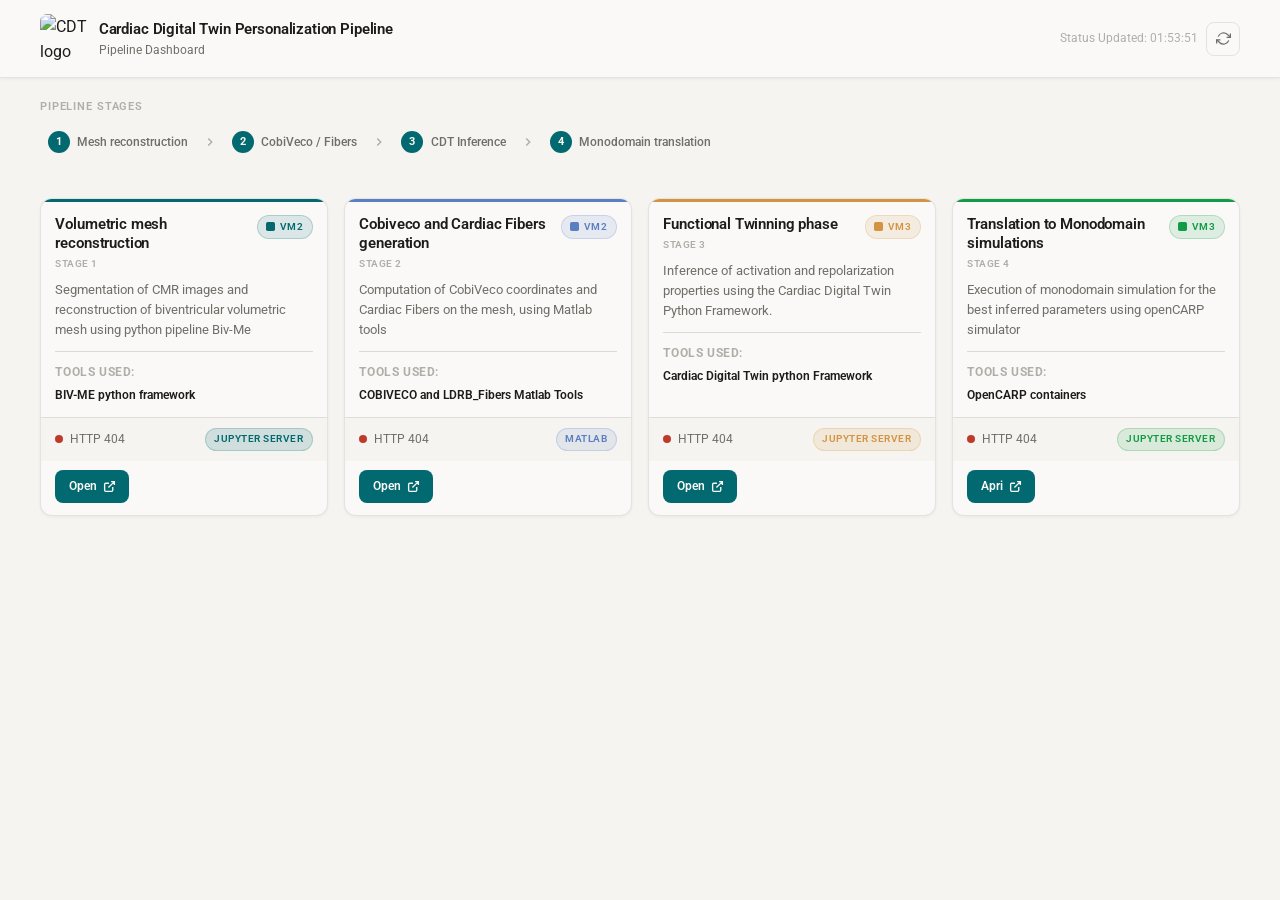
==== VM3-CDT-inference/nginx-dashboard/index.html @ ed647381 "Files for pipeline dashboard, nginx proxy and docker compose vm3" ====
<!DOCTYPE html>
<html lang="it" data-theme="light">
<head>
  <meta charset="UTF-8" />
  <meta name="viewport" content="width=device-width, initial-scale=1.0" />
  <title>Cardiac Digital Twin — Pipeline Dashboard</title>
  <link rel="preconnect" href="https://fonts.googleapis.com" />
  <link rel="preconnect" href="https://fonts.gstatic.com" crossorigin />
  <link href="https://fonts.googleapis.com/css2?family=Roboto:ital,wght@0,100..900;1,100..900&display=swap" rel="stylesheet"/>
  <link rel="stylesheet" href="style.css">
</head>
<body>

<!-- Header -->
<header>
  <div class="wrapper header-inner">
    <div class="logo">
      <img src="/icon-ecg-80.png" width="40" height="40" alt="CDT logo" aria-hidden="false" loading="eager" style="border-radius:7px;"/>
      <div>
        <div class="logo-text">Cardiac Digital Twin Personalization Pipeline</div>
        <div class="logo-sub">Pipeline Dashboard</div>
      </div>
    </div>
    <div class="header-right">
      <span class="refresh-info">Status Updated: <span id="last-refresh">—</span></span>
      <button class="icon-btn" id="btn-refresh" title="Aggiorna stato servizi" aria-label="Aggiorna">
        <svg width="15" height="15" viewBox="0 0 24 24" fill="none" stroke="currentColor" stroke-width="2"><path d="M23 4v6h-6M1 20v-6h6"/><path d="M3.51 9a9 9 0 0 1 14.85-3.36L23 10M1 14l4.64 4.36A9 9 0 0 0 20.49 15"/></svg>
      </button>
    </div>
  </div>
</header>

<!-- Pipeline breadcrumb -->
<div class="wrapper">
  <nav class="pipeline-bar" aria-label="Pipeline Stages">
    <h2>Pipeline Stages</h2>
    <div class="steps" role="list">
      <div class="step" role="listitem">
        <span class="step-num">1</span><span class="step-label">Mesh reconstruction</span>
      </div>
      <div class="step-arrow" aria-hidden="true"><svg viewBox="0 0 24 24" fill="none" stroke="currentColor" stroke-width="2.5"><path d="M9 18l6-6-6-6"/></svg></div>
      <div class="step" role="listitem">
        <span class="step-num">2</span><span class="step-label">CobiVeco / Fibers</span>
      </div>
      <div class="step-arrow" aria-hidden="true"><svg viewBox="0 0 24 24" fill="none" stroke="currentColor" stroke-width="2.5"><path d="M9 18l6-6-6-6"/></svg></div>
      <div class="step" role="listitem">
        <span class="step-num">3</span><span class="step-label">CDT Inference</span>
      </div>
      <div class="step-arrow" aria-hidden="true"><svg viewBox="0 0 24 24" fill="none" stroke="currentColor" stroke-width="2.5"><path d="M9 18l6-6-6-6"/></svg></div>
      <div class="step" role="listitem">
        <span class="step-num">4</span><span class="step-label">Monodomain translation</span>
      </div>
    </div>
  </nav>

  <!-- Service grid -->
  <main>
    <div class="grid" role="list">

      <!-- Stage 1 — BiV-ME -->
      <article class="service-card" data-step="1" role="listitem">
        <div class="card-stripe"></div>
        <div class="card-head">
          <div>
            <div class="card-title">Volumetric mesh reconstruction</div>
            <div class="card-stage">Stage 1</div>
          </div>
          <span class="vm-flag vm1">
            <svg viewBox="0 0 10 10"><rect width="10" height="10" rx="2"/></svg>
            VM2
          </span>
        </div>
        <div class="card-body">
          <p class="card-desc">Segmentation of CMR images and reconstruction of biventricular volumetric mesh using python pipeline Biv-Me</p>
          <div class="tool-used-row">
            <span class="tool-used-label">TOOLS USED:</span>
            <div class="tool-used-values">
              <span>BIV-ME python framework</span>
            </div>
          </div>
        </div>
        <div class="card-status">
          <span class="dot checking" id="dot-bivme"></span>
          <span class="status-label" id="status-bivme">verifica…</span>
          <span class="tool-badge">JUPYTER SERVER</span>
        </div>
        <div class="card-footer">
          <a class="open-btn" id="open-bivme" href="/biv-me/lab/" target="_blank" rel="noopener">
            Open
            <svg viewBox="0 0 24 24" fill="none" stroke="currentColor" stroke-width="2.5"><path d="M18 13v6a2 2 0 0 1-2 2H5a2 2 0 0 1-2-2V8a2 2 0 0 1 2-2h6M15 3h6v6M10 14L21 3"/></svg>
          </a>
        </div>
      </article>

      <!-- Stage 2 — CobiVeco -->
      <article class="service-card" data-step="2" role="listitem">
        <div class="card-stripe matlab"></div>
        <div class="card-head">
          <div>
            <div class="card-title">Cobiveco and Cardiac Fibers generation</div>
            <div class="card-stage">Stage 2</div>
          </div>
          <span class="vm-flag vm2">
            <svg viewBox="0 0 10 10"><rect width="10" height="10" rx="2"/></svg>
            VM2
          </span>
        </div>
        <div class="card-body">
          <p class="card-desc">Computation of CobiVeco coordinates and Cardiac Fibers on the mesh, using Matlab tools</p>
          <div class="tool-used-row">
            <span class="tool-used-label">TOOLS USED:</span>
            <div class="tool-used-values">
              <span>COBIVECO and LDRB_Fibers Matlab Tools</span>
            </div>
          </div>
        </div>
        <div class="card-status">
          <span class="dot checking" id="dot-cobiveco"></span>
          <span class="status-label" id="status-cobiveco">verifica…</span>
          <span class="tool-badge matlab">MATLAB</span>
        </div>
        <div class="card-footer">
          <a class="open-btn" id="open-cobiveco" href="/matlab/" target="_blank" rel="noopener">
            Open
            <svg viewBox="0 0 24 24" fill="none" stroke="currentColor" stroke-width="2.5"><path d="M18 13v6a2 2 0 0 1-2 2H5a2 2 0 0 1-2-2V8a2 2 0 0 1 2-2h6M15 3h6v6M10 14L21 3"/></svg>
          </a>
        </div>
      </article>

      <!-- Stage 4 — CDT Inference -->
      <article class="service-card" data-step="4" role="listitem">
        <div class="card-stripe vm3"></div>
        <div class="card-head">
          <div>
            <div class="card-title">Functional Twinning phase</div>
            <div class="card-stage">Stage 3</div>
          </div>
          <span class="vm-flag vm3">
            <svg viewBox="0 0 10 10"><rect width="10" height="10" rx="2"/></svg>
            VM3
          </span>
        </div>
        <div class="card-body">
          <p class="card-desc">Inference of activation and repolarization properties using the Cardiac Digital Twin Python Framework.</p>
          <div class="tool-used-row">
            <span class="tool-used-label">TOOLS USED:</span>
            <div class="tool-used-values">
              <span>Cardiac Digital Twin python Framework</span>
            </div>
          </div>
        </div>
        <div class="card-status">
          <span class="dot checking" id="dot-cdt"></span>
          <span class="status-label" id="status-cdt">verifica…</span>
          <span class="tool-badge vm3">JUPYTER SERVER</span>
        </div>
        <div class="card-footer">
          <a class="open-btn" id="open-cdt" href="/cdt-framework/lab/" target="_blank" rel="noopener">
            Open
            <svg viewBox="0 0 24 24" fill="none" stroke="currentColor" stroke-width="2.5"><path d="M18 13v6a2 2 0 0 1-2 2H5a2 2 0 0 1-2-2V8a2 2 0 0 1 2-2h6M15 3h6v6M10 14L21 3"/></svg>
          </a>
        </div>
      </article>

      <!-- Stage 5 — openCARP -->
      <article class="service-card" data-step="5" role="listitem">
        <div class="card-stripe vm4"></div>
        <div class="card-head">
          <div>
            <div class="card-title">Translation to Monodomain simulations</div>
            <div class="card-stage">Stage 4</div>
          </div>
          <span class="vm-flag vm4">
            <svg viewBox="0 0 10 10"><rect width="10" height="10" rx="2"/></svg>
            VM3
          </span>
        </div>
        <div class="card-body">
          <p class="card-desc">Execution of monodomain simulation for the best inferred parameters using openCARP simulator</p>
          <div class="tool-used-row">
            <span class="tool-used-label">TOOLS USED:</span>
            <div class="tool-used-values">
              <span>OpenCARP containers</span>
            </div>
          </div>
        </div>
        <div class="card-status">
          <span class="dot checking" id="dot-opencarp"></span>
          <span class="status-label" id="status-opencarp">verifica…</span>
          <span class="tool-badge vm4">JUPYTER SERVER</span>
        </div>
        <div class="card-footer">
          <a class="open-btn" id="open-opencarp" href="/glance/" target="_blank" rel="noopener">
            Apri
            <svg viewBox="0 0 24 24" fill="none" stroke="currentColor" stroke-width="2.5"><path d="M18 13v6a2 2 0 0 1-2 2H5a2 2 0 0 1-2-2V8a2 2 0 0 1 2-2h6M15 3h6v6M10 14L21 3"/></svg>
          </a>
        </div>
      </article>

    </div>
  </main>

  <footer>
  </footer>
</div>
<script src="./dashboard.js" defer></script>
</body>
</html>
---- VM3-CDT-inference/nginx-dashboard/style.css ----
:root, [data-theme="light"] {
      --bg:             #f5f4f0;
      --surface:        #faf9f7;
      --surface-2:      #ffffff;
      --border:         rgba(40,37,29,.10);
      --divider:        #dcdad5;
      --text:           #1e1c18;
      --text-muted:     #706e68;
      --text-faint:     #b0aea8;
      --text-inv:       #f9f8f4;
      --primary:        #01696f;
      --primary-h:      #0c4e54;
      --primary-hi:     #d0dedd;
      --success:        #3a7220;
      --success-hi:     #d2e0cb;
      --error:          #c0392b;
      --error-hi:       #f5d5d2;
      --warning:        #9b4a10;
      --warning-hi:     #f0ddd0;
      --external:       #5a5957;
      --external-hi:    #e0deda;
      /* VM flag colours */
      --vm1:  #01696f;
      --vm2:  #5a7fc0;
      --vm3:  #d39442;
      --vm4:  #109b45;
      --shadow-sm: 0 1px 3px rgba(30,28,24,.06);
      --shadow-md: 0 4px 14px rgba(30,28,24,.09);
      --shadow-lg: 0 10px 30px rgba(30,28,24,.12);
      --radius-sm: .375rem;
      --radius-md: .5rem;
      --radius-lg: .75rem;
      --radius-xl: 1rem;
      --transition: 160ms cubic-bezier(.16,1,.3,1);
    }
    [data-theme="dark"] {
      --bg:           #141312;
      --surface:      #1a1917;
      --surface-2:    #1f1e1c;
      --border:       rgba(255,255,255,.08);
      --divider:      #2a2927;
      --text:         #cccac7;
      --text-muted:   #797775;
      --text-faint:   #52504e;
      --text-inv:     #1a1917;
      --primary:      #4f98a3;
      --primary-h:    #3a818b;
      --primary-hi:   #1e3336;
      --success:      #6aac42;
      --success-hi:   #1f3318;
      --error:        #e05f52;
      --error-hi:     #3d1f1c;
      --warning:      #cb7a3a;
      --warning-hi:   #3d2515;
      --external:     #888580;
      --external-hi:  #282724;
      --vm1: #3f9caa; --vm2: #7a9fd4; --vm3: #dba171; --vm4: #43ac49;
      --shadow-sm: 0 1px 3px rgba(0,0,0,.25);
      --shadow-md: 0 4px 14px rgba(0,0,0,.35);
      --shadow-lg: 0 10px 30px rgba(0,0,0,.45);
    }

    /* Reset & base */
    *, *::before, *::after { box-sizing: border-box; margin: 0; padding: 0; }
    html { -webkit-font-smoothing: antialiased; scroll-behavior: smooth; }
    body {
      font-family: 'Roboto', sans-serif;
      font-optical-sizing: auto;
      background: var(--bg);
      color: var(--text);
      font-style: normal;
      font-variation-settings:
        "wdth" 100;
      min-height: 100dvh;
      line-height: 1.6;
    }
    a { color: inherit; text-decoration: none; }
    button { cursor: pointer; font: inherit; }

    /* Layout */
    .wrapper {
      max-width: 1300px;
      margin-inline: auto;
      padding-inline: clamp(1rem, 4vw, 2.5rem);
    }

    /* Header */
    header {
      background: var(--surface);
      border-bottom: 1px solid var(--border);
      box-shadow: var(--shadow-sm);
      position: sticky; top: 0; z-index: 100;
    }
    .header-inner {
      display: flex;
      align-items: center;
      gap: 1rem;
      padding-block: .85rem;
    }
    .logo {
      display: flex;
      align-items: center;
      gap: .55rem;
      flex-shrink: 0;
    }
    .logo svg { color: var(--primary); }
    .logo img { width: 50px; height: 50px; object-fit: cover; display: block; }
    .logo-text { font-size: .95rem; font-weight: 600; letter-spacing: -.01em; }
    .logo-sub  { font-size: .75rem; color: var(--text-muted); font-weight: 400; }
    .header-right {
      margin-left: auto;
      display: flex;
      align-items: center;
      gap: .5rem;
    }
    .refresh-info { font-size: .72rem; color: var(--text-faint); }
    .icon-btn {
      display: flex;
      align-items: center;
      justify-content: center;
      width: 34px; height: 34px;
      border-radius: var(--radius-md);
      border: 1px solid var(--border);
      background: transparent;
      color: var(--text-muted);
      transition: background var(--transition), color var(--transition);
    }
    .icon-btn:hover { background: var(--surface-2); color: var(--text); }

    /* Pipeline breadcrumbs */
    .pipeline-bar {
      padding-block: 1.25rem 0;
    }
    .pipeline-bar h2 {
      font-size: .68rem;
      font-weight: 600;
      letter-spacing: .08em;
      text-transform: uppercase;
      color: var(--text-faint);
      margin-bottom: .65rem;
    }
    .steps {
      display: flex;
      align-items: center;
      gap: 0;
      overflow-x: auto;
      padding-bottom: 1.25rem;
    }
    .step {
      display: flex;
      align-items: center;
      gap: .45rem;
      white-space: nowrap;
      cursor: default;
      padding: .3rem .5rem;
      border-radius: var(--radius-sm);
      transition: background var(--transition);
    }
    .step:hover { background: var(--primary-hi); }
    .step-num {
      width: 22px; height: 22px;
      border-radius: 50%;
      background: var(--primary);
      color: var(--text-inv);
      font-size: .68rem;
      font-weight: 700;
      display: flex; align-items: center; justify-content: center;
      flex-shrink: 0;
    }
    .step-label { font-size: .78rem; font-weight: 500; color: var(--text-muted); }
    .step-arrow {
      width: 28px;
      flex-shrink: 0;
      display: flex;
      align-items: center;
      justify-content: center;
      color: var(--text-faint);
    }
    .step-arrow svg { width: 14px; height: 14px; }

    /*  Grid */
    .grid {
      display: grid;
      grid-template-columns: repeat(auto-fill, minmax(min(240px, 100%), 1fr));
      gap: 1rem;
      padding-block: 1.25rem 2.5rem;
    }

    /* Service cards */
    .service-card {
      background: var(--surface);
      border: 1px solid var(--border);
      border-radius: var(--radius-lg);
      box-shadow: var(--shadow-sm);
      display: flex;
      flex-direction: column;
      gap: 0;
      overflow: hidden;
      transition: box-shadow var(--transition), transform var(--transition),
                  border-color var(--transition);
    }
    .service-card:hover {
      box-shadow: var(--shadow-md);
      transform: translateY(-2px);
    }
    .service-card.highlighted {
      border-color: var(--primary);
      box-shadow: 0 0 0 2px var(--primary-hi), var(--shadow-md);
    }
    .card-stripe {
      height: 3px;
      background: var(--primary);
      flex-shrink: 0;
    }
    .card-stripe.matlab  { background: #5a7fc0; }
    .card-stripe.vm3  { background: var(--vm3); }
    .card-stripe.vm4  { background: var(--vm4); }   
    .card-stripe.external { background: var(--external); }

    /* Card header row */
    .card-head {
      display: flex;
      align-items: flex-start;
      justify-content: space-between;
      padding: .85rem .9rem .5rem;
      gap: .5rem;
    }
    .card-title {
      font-size: .92rem;
      font-weight: 600;
      letter-spacing: -.01em;
      line-height: 1.3;
    }
    .card-stage {
      font-size: .64rem;
      font-weight: 600;
      letter-spacing: .05em;
      text-transform: uppercase;
      color: var(--text-faint);
      white-space: nowrap;
      margin-top: .15rem;
    }

    /* VM flag */
    .vm-flag {
      display: inline-flex;
      align-items: center;
      gap: .3rem;
      padding: .18rem .52rem;
      border-radius: var(--radius-full, 9999px);
      font-size: .62rem;
      font-weight: 600;
      letter-spacing: .04em;
      text-transform: uppercase;
      white-space: nowrap;
      flex-shrink: 0;
      border: 1px solid transparent;
    }
    .vm-flag.vm1 { background: color-mix(in oklch, var(--vm1) 12%, transparent); color: var(--vm1); border-color: color-mix(in oklch, var(--vm1) 22%, transparent); }
    .vm-flag.vm2 { background: color-mix(in oklch, var(--vm2) 12%, transparent); color: var(--vm2); border-color: color-mix(in oklch, var(--vm2) 22%, transparent); }
    .vm-flag.vm3 { background: color-mix(in oklch, var(--vm3) 12%, transparent); color: var(--vm3); border-color: color-mix(in oklch, var(--vm3) 22%, transparent); }
    .vm-flag.vm4 { background: color-mix(in oklch, var(--vm4) 12%, transparent); color: var(--vm4); border-color: color-mix(in oklch, var(--vm4) 22%, transparent); }
    .vm-flag svg { width: 9px; height: 9px; fill: currentColor; }

    /* Card body */
    .card-body {
      padding: 0 .9rem .75rem;
      flex: 1;
    }
    .card-desc {
      font-size: .8rem;
      color: var(--text-muted);
      line-height: 1.55;
      max-width: 42ch;
    }
    .tool-used-row {
      display: flex;
      flex-direction: column;
      align-items: flex-start;
      gap: .25rem;
      margin-top: .7rem;
      padding-top: .7rem;
      border-top: 1px solid var(--divider);
      font-size: .74rem;
    }
    .tool-used-label {
      font-weight: 700;
      letter-spacing: .05em;
      text-transform: uppercase;
      color: var(--text-faint);
      flex-shrink: 0;
    }
    .tool-used-values {
      display: flex;
      flex-wrap: wrap;
      gap: .25rem .45rem;
      color: var(--text-muted);
    }
    .tool-used-values span {
      color: var(--text);
      font-weight: 600;
    }

    /* Status row */
    .card-status {
      display: flex;
      align-items: center;
      gap: .4rem;
      padding: .6rem .9rem;
      border-top: 1px solid var(--border);
      background: var(--bg);
    }
    .dot {
      width: 8px; height: 8px;
      border-radius: 50%;
      flex-shrink: 0;
      transition: background var(--transition);
    }
    .dot.checking { background: var(--text-faint); animation: pulse 1s infinite; }
    .dot.online   { background: var(--success); }
    .dot.error    { background: var(--error); }
    .dot.offline  { background: var(--error); opacity: .6; }
    .dot.timeout  { background: var(--warning); }
    .dot.external { background: var(--external); }
    @keyframes pulse { 0%,100%{opacity:1} 50%{opacity:.3} }

    .status-label { font-size: .72rem; color: var(--text-muted); flex: 1; }

    /* Tool badge */
    .tool-badge {
      font-size: .62rem;
      font-weight: 600;
      letter-spacing: .05em;
      text-transform: uppercase;
      padding: .18rem .52rem;
      border-radius: var(--radius-full, 9999px);
      background: var(--primary-hi);
      color: var(--primary);
      border: 1px solid color-mix(in oklch, var(--primary) 20%, transparent);
    }
    .tool-badge.matlab  { background: color-mix(in oklch, #5a7fc0 12%, transparent); color: #5a7fc0; border-color: color-mix(in oklch, #5a7fc0 22%, transparent); }
    .tool-badge.vm3  { background: color-mix(in oklch, var(--vm3)12%, transparent); color: var(--vm3); border-color: color-mix(in oklch, var(--vm3) 22%, transparent); }
    .tool-badge.vm4  { background: color-mix(in oklch, var(--vm4)12%, transparent); color: var(--vm4); border-color: color-mix(in oklch, var(--vm4) 22%, transparent); }

    /* Card footer */
    .card-footer {
      display: flex;
      align-items: center;
      justify-content: space-between;
      padding: .55rem .9rem .75rem;
      gap: .5rem;
    }
    .open-btn {
      display: inline-flex;
      align-items: center;
      gap: .35rem;
      font-size: .78rem;
      font-weight: 600;
      padding: .42rem .85rem;
      border-radius: var(--radius-md);
      background: var(--primary);
      color: var(--text-inv);
      border: none;
      transition: background var(--transition), opacity var(--transition);
      text-decoration: none;
    }
    .open-btn:hover:not(:disabled) { background: var(--primary-h); }
    .open-btn:disabled,
    .open-btn[disabled] { opacity: .38; pointer-events: none; }
    .open-btn svg { width: 13px; height: 13px; }

    /* Legend */
    .legend {
      display: flex;
      flex-wrap: wrap;
      gap: .5rem 1.25rem;
      padding: .9rem 0 1.5rem;
      border-top: 1px solid var(--divider);
    }
    .legend-item {
      display: flex;
      align-items: center;
      gap: .35rem;
      font-size: .72rem;
      color: var(--text-muted);
    }
    .legend-dot { width: 8px; height: 8px; border-radius: 50%; }
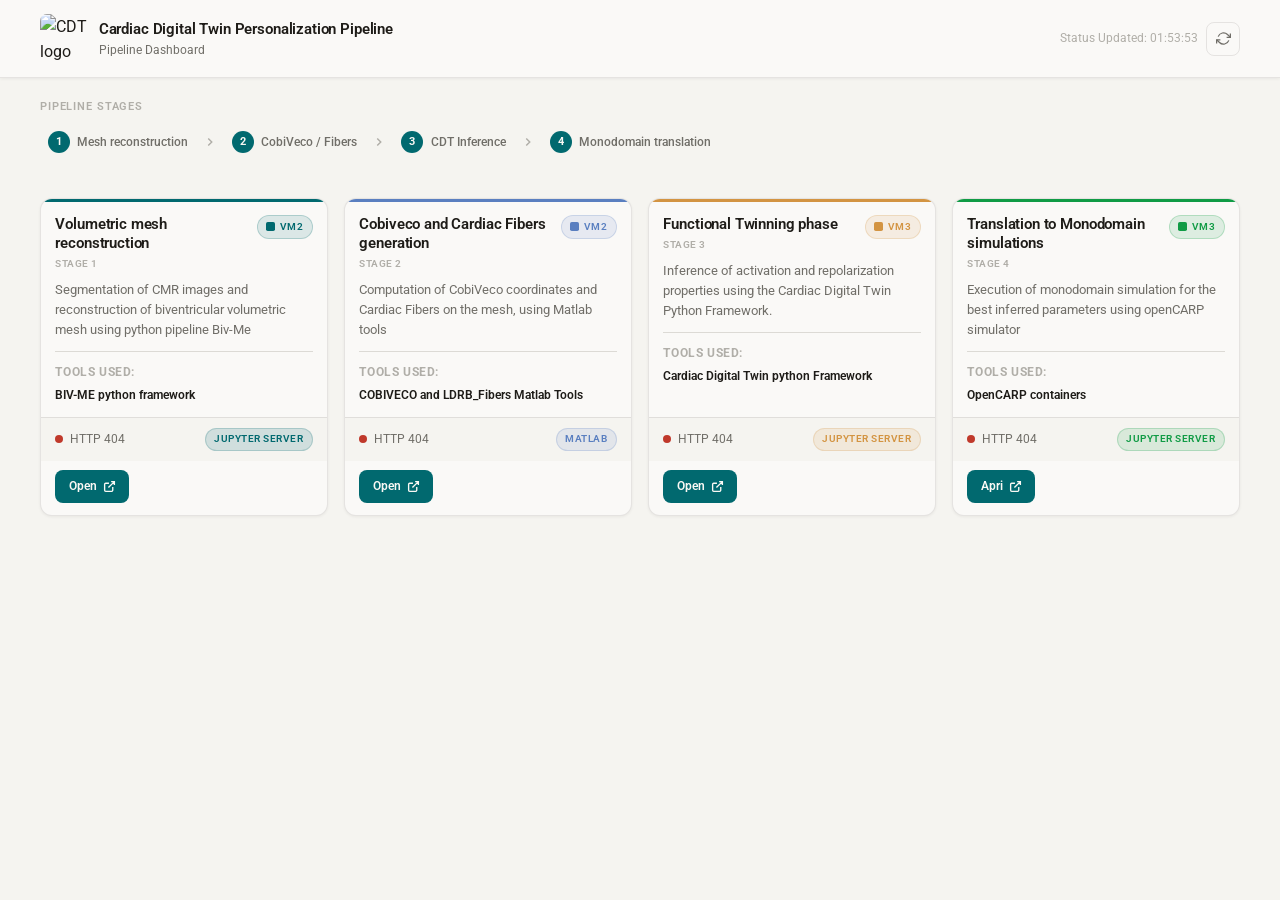
==== commit bf7640c5: "added dashboard link to opencarp jupyter server" ====
--- a/VM3-CDT-inference/nginx-dashboard/index.html
+++ b/VM3-CDT-inference/nginx-dashboard/index.html
@@ -190,7 +190,7 @@
           <span class="tool-badge vm4">JUPYTER SERVER</span>
         </div>
         <div class="card-footer">
-          <a class="open-btn" id="open-opencarp" href="/glance/" target="_blank" rel="noopener">
+          <a class="open-btn" id="open-opencarp" href="/monodomain/lab/" target="_blank" rel="noopener">
             Apri
             <svg viewBox="0 0 24 24" fill="none" stroke="currentColor" stroke-width="2.5"><path d="M18 13v6a2 2 0 0 1-2 2H5a2 2 0 0 1-2-2V8a2 2 0 0 1 2-2h6M15 3h6v6M10 14L21 3"/></svg>
           </a>
